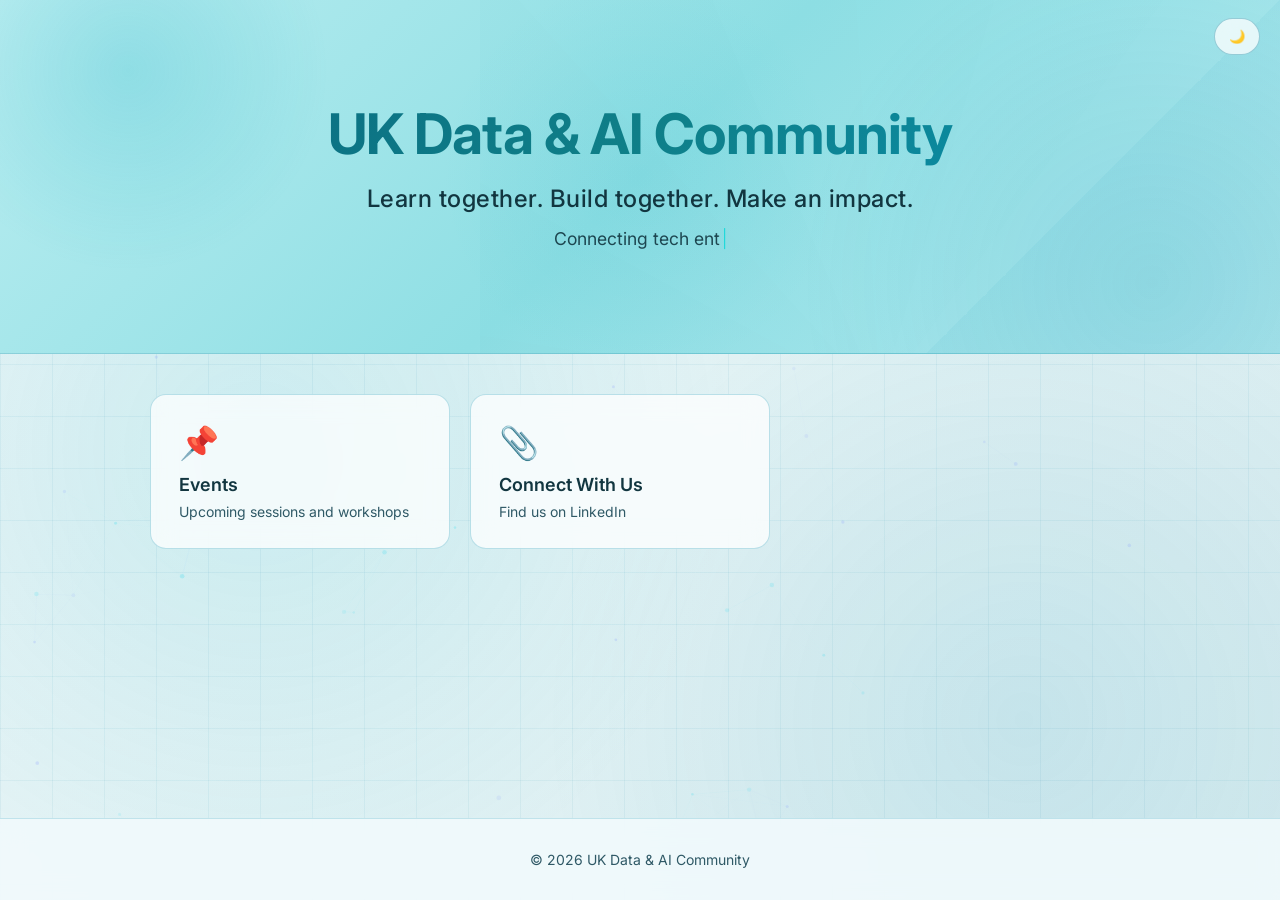
==== index.html @ 95f91937 "added page content" ====
<!doctype html>
<html lang="en">
  <head>
    <meta charset="UTF-8" />
    <meta name="viewport" content="width=device-width, initial-scale=1.0" />
    <title>UK Data & AI Community</title>
    <link rel="stylesheet" href="styles.css" />
  </head>
  <body class="home-page">
    <button class="theme-toggle" id="theme-toggle" type="button" aria-label="Toggle theme">
      🌙
    </button>

    <header class="hero">
      <div class="hero-content">
        <h1>UK Data & AI Community</h1>
        <h2>Learn together. Build together. Make an impact.</h2>
        <p class="tagline">Connecting tech enthusiasts passionate about Microsoft data and AI technologies</p>
      </div>
    </header>

    <main class="container">
      <section class="links-section">
        <div class="links-grid">
          <a href="events.html" class="link-card">
            <div class="card-icon">📌</div>
            <h3>Events</h3>
            <p>Upcoming sessions and workshops</p>
          </a>

          <button type="button" class="link-card link-card-button" id="connect-button">
            <div class="card-icon">📎</div>
            <h3>Connect With Us</h3>
            <p>Find us on LinkedIn</p>
          </button>
        </div>
      </section>
    </main>

    <div class="modal-overlay" id="connect-modal" hidden>
      <div class="modal-card" role="dialog" aria-modal="true" aria-labelledby="connect-title">
        <button class="modal-close" id="modal-close" type="button" aria-label="Close popup">×</button>
        <h3 id="connect-title">Connect With Us on LinkedIn</h3>
        <p>Meet the team and connect on LinkedIn:</p>
        <div class="modal-links" id="team-links-list"></div>
        <button class="modal-action-close" id="modal-action-close" type="button">Close</button>
      </div>
    </div>

    <script>
      (function () {
        const storageKey = "uk-data-ai-theme";
        const toggle = document.getElementById("theme-toggle");
        const modal = document.getElementById("connect-modal");
        const connectButton = document.getElementById("connect-button");
        const modalClose = document.getElementById("modal-close");
        const modalActionClose = document.getElementById("modal-action-close");
        const teamLinksList = document.getElementById("team-links-list");

        modal.hidden = true;
        document.body.classList.remove("modal-open");

        function setTheme(theme) {
          document.body.setAttribute("data-theme", theme);
          toggle.textContent = theme === "dark" ? "☀️" : "🌙";
          toggle.setAttribute("aria-label", theme === "dark" ? "Switch to light mode" : "Switch to dark mode");
          localStorage.setItem(storageKey, theme);
        }

        function getInitialTheme() {
          const saved = localStorage.getItem(storageKey);
          if (saved === "dark" || saved === "light") {
            return saved;
          }
          return window.matchMedia("(prefers-color-scheme: dark)").matches ? "dark" : "light";
        }

        toggle.addEventListener("click", function () {
          const next = document.body.getAttribute("data-theme") === "dark" ? "light" : "dark";
          setTheme(next);
        });

        connectButton.addEventListener("click", function () {
          modal.hidden = false;
          document.body.classList.add("modal-open");
        });

        function getInitials(name) {
          if (!name) return "TM";
          const parts = name.trim().split(/\s+/).slice(0, 2);
          return parts.map(function (part) {
            return part.charAt(0).toUpperCase();
          }).join("");
        }

        async function loadTeamLinks() {
          try {
            const response = await fetch("team-links.json");
            if (!response.ok) {
              throw new Error("Unable to load team links");
            }

            const data = await response.json();
            const members = Array.isArray(data.members) ? data.members.slice() : [];
            members.sort(function (a, b) {
              return (a.name || "").localeCompare(b.name || "");
            });

            if (!members.length) {
              teamLinksList.innerHTML = '<p class="modal-empty">Team links will be added soon.</p>';
              return;
            }

            teamLinksList.innerHTML = members
              .map(function (member) {
                const initials = member.initials || getInitials(member.name);
                const role = member.role || "Team Member";
                const linkedin = member.linkedin || "#";
                return [
                  '<article class="member-card">',
                  '  <div class="member-avatar" aria-hidden="true">' + initials + '</div>',
                  '  <div class="member-info">',
                  '    <p class="member-name">' + member.name + '</p>',
                  '    <p class="member-role">' + role + '</p>',
                  '  </div>',
                  '  <a class="member-link" href="' + linkedin + '" target="_blank" rel="noopener noreferrer">',
                  '    <span class="linkedin-badge" aria-hidden="true">in</span>',
                  '    <span>LinkedIn</span>',
                  '  </a>',
                  '</article>'
                ].join('');
              })
              .join("");
          } catch (error) {
            teamLinksList.innerHTML = '<p class="modal-empty">Could not load LinkedIn links right now.</p>';
            console.error(error);
          }
        }

        function closeModal() {
          modal.hidden = true;
          document.body.classList.remove("modal-open");
        }

        modalClose.addEventListener("click", closeModal);
        modalActionClose.addEventListener("click", closeModal);
        modal.addEventListener("click", function (event) {
          if (event.target === modal) {
            closeModal();
          }
        });
        document.addEventListener("keydown", function (event) {
          if (event.key === "Escape" && !modal.hidden) {
            closeModal();
          }
        });

        setTheme(getInitialTheme());
        loadTeamLinks();
      })();
    </script>

    <footer>
      <p>&copy; 2026 UK Data & AI Community</p>
    </footer>
    <script src="animations.js" defer></script>
  </body>
</html>
---- styles.css ----
@import url('https://fonts.googleapis.com/css2?family=Space+Grotesk:wght@400;500;600;700&family=Inter:wght@300;400;500;600;700&display=swap');

* {
    margin: 0;
    padding: 0;
    box-sizing: border-box;
}

:root {
    color-scheme: dark;
}

body {
    font-family: 'Inter', 'Space Grotesk', -apple-system, BlinkMacSystemFont, 'Segoe UI', Roboto, sans-serif;
    background: radial-gradient(circle at 8% 15%, #1f2a77 0%, transparent 38%),
                radial-gradient(circle at 88% 20%, #0d7ca8 0%, transparent 36%),
                radial-gradient(circle at 20% 85%, #0f8b74 0%, transparent 32%),
                linear-gradient(135deg, #080b21 0%, #0f1a3f 45%, #0b102b 100%);
    background-attachment: fixed;
    color: #f0f4f8;
    min-height: 100vh;
    display: flex;
    flex-direction: column;
    position: relative;
    overflow-x: hidden;
}

body::before {
    content: '';
    position: fixed;
    top: 0;
    left: 0;
    width: 100%;
    height: 100%;
    background: radial-gradient(circle 560px at 22% 48%, rgba(88, 101, 242, 0.2) 0%, transparent 72%),
                radial-gradient(circle 620px at 80% 18%, rgba(0, 228, 255, 0.14) 0%, transparent 76%),
                radial-gradient(circle 540px at 72% 85%, rgba(0, 212, 155, 0.14) 0%, transparent 78%);
    pointer-events: none;
    z-index: 0;
}

.home-page .hero {
    text-align: center;
}

.home-page .hero-content {
    max-width: 780px;
    margin: 0 auto;
}

.home-page .container {
    display: flex;
    justify-content: center;
}

.home-page .links-section {
    width: 100%;
    max-width: 980px;
}

.events-page .hero {
    text-align: center;
}

.events-page .hero-content {
    max-width: 780px;
    margin: 0 auto;
}

.events-page .top-nav {
    max-width: 980px;
    margin: 0 auto;
    padding-left: 0;
    padding-right: 0;
}

.events-page .container {
    display: flex;
    justify-content: center;
}

.events-page .events-list {
    width: 100%;
    max-width: 980px;
}

main, header, footer {
    position: relative;
    z-index: 1;
}

.theme-toggle {
    position: fixed;
    top: 18px;
    right: 20px;
    z-index: 20;
    border: 1px solid rgba(0, 217, 221, 0.45);
    background: rgba(15, 27, 43, 0.8);
    color: #dff4f8;
    border-radius: 999px;
    padding: 10px 14px;
    font-size: 0.82rem;
    letter-spacing: 0.3px;
    cursor: pointer;
    backdrop-filter: blur(10px);
    transition: all 0.25s ease;
}

.theme-toggle:hover {
    border-color: rgba(0, 229, 255, 0.8);
    box-shadow: 0 0 20px rgba(0, 217, 221, 0.2);
    transform: translateY(-1px);
}

/* Hero Section */
.hero {
    background: linear-gradient(130deg, rgba(80, 63, 205, 0.48) 0%, rgba(13, 124, 168, 0.5) 45%, rgba(8, 161, 129, 0.45) 100%);
    padding: 100px 40px;
    text-align: left;
    position: relative;
    overflow: hidden;
    border-bottom: 1px solid rgba(0, 217, 221, 0.3);
}

.hero::before {
    content: '';
    position: absolute;
    top: 0;
    left: 0;
    right: 0;
    bottom: 0;
    background: 
        radial-gradient(circle 500px at 10% 20%, rgba(32, 216, 223, 0.2) 0%, transparent 40%),
        radial-gradient(circle 700px at 90% 80%, rgba(0, 209, 215, 0.15) 0%, transparent 50%),
        radial-gradient(circle 400px at 50% 50%, rgba(0, 180, 219, 0.08) 0%, transparent 50%);
    pointer-events: none;
}

.hero::after {
    content: '';
    position: absolute;
    top: 0;
    right: 0;
    width: 800px;
    height: 800px;
    background: conic-gradient(from 45deg, rgba(0, 212, 255, 0.1), rgba(123, 60, 237, 0.1), transparent);
    opacity: 0.3;
    animation: rotate 20s linear infinite;
    pointer-events: none;
}

@keyframes rotate {
    from { transform: rotate(0deg); }
    to { transform: rotate(360deg); }
}

.hero-content {
    position: relative;
    z-index: 2;
}

.hero h1 {
    font-size: 3.5rem;
    font-weight: 700;
    margin-bottom: 16px;
    background: linear-gradient(125deg, #80f6ff 0%, #67c6ff 40%, #7a9eff 70%, #83ffd8 100%);
    background-size: 200% 200%;
    -webkit-background-clip: text;
    -webkit-text-fill-color: transparent;
    background-clip: text;
    letter-spacing: -1px;
    animation: gradientShift 6s ease infinite;
}

@keyframes gradientShift {
    0%, 100% { background-position: 0% 50%; }
    50% { background-position: 100% 50%; }
}

.hero h2 {
    font-size: 1.5rem;
    font-weight: 500;
    color: #00e5ff;
    opacity: 0.95;
    letter-spacing: 0.5px;
    text-shadow: 0 0 20px rgba(0, 217, 221, 0.3);
}

.hero .tagline {
    font-size: 1.1rem;
    opacity: 0.9;
    font-weight: 400;
    color: #d4e3f0;
    line-height: 1.6;
    margin-top: 12px;
}

/* Main Content */
.container {
    width: 100%;
    padding: 40px 40px;
    flex: 1;
}

.links-section h2 {
    font-size: 1.5rem;
    margin-bottom: 24px;
    color: #00d9d9;
    border-bottom: 2px solid rgba(0, 217, 221, 0.4);
    padding-bottom: 12px;
    font-weight: 600;
    letter-spacing: 0.5px;
}

/* Links Grid */
.links-grid {
    display: grid;
    grid-template-columns: 1fr;
    gap: 20px;
}

@media (min-width: 769px) {
    .links-grid {
        grid-template-columns: repeat(auto-fill, 300px);
        justify-content: start;
    }
}

.link-card {
    background: linear-gradient(140deg, rgba(35, 51, 130, 0.38) 0%, rgba(20, 74, 90, 0.42) 52%, rgba(11, 89, 79, 0.38) 100%);
    backdrop-filter: blur(12px);
    border: 1px solid rgba(0, 217, 221, 0.3);
    border-radius: 16px;
    padding: 28px;
    text-decoration: none;
    color: inherit;
    transition: all 0.3s ease;
    display: block;
    position: relative;
    overflow: hidden;
}

.link-card::before {
    content: '';
    position: absolute;
    top: 0;
    left: -100%;
    width: 100%;
    height: 100%;
    background: linear-gradient(90deg, transparent, rgba(0, 217, 221, 0.15), transparent);
    transition: left 0.5s ease;
    pointer-events: none;
}

.link-card:hover {
    border-color: rgba(0, 229, 255, 0.7);
    box-shadow: 0 0 42px rgba(74, 155, 255, 0.25), 0 0 36px rgba(0, 221, 175, 0.14), inset 0 0 36px rgba(157, 214, 255, 0.08);
    transform: translateY(-4px);
    background: rgba(20, 74, 90, 0.5);
}

.link-card:hover::before {
    left: 100%;
}

.link-card-button {
    width: 100%;
    text-align: left;
    font: inherit;
    cursor: pointer;
}

.card-icon {
    font-size: 2rem;
    margin-bottom: 12px;
}

.link-card h3 {
    font-size: 1.125rem;
    font-weight: 600;
    margin-bottom: 8px;
    color: #e6edf3;
}

.link-card p {
    font-size: 0.875rem;
    color: #8b949e;
}

/* Series Section */
.series-section {
    margin-bottom: 40px;
}

.series-section h2,
.events-list h2 {
    font-size: 1.25rem;
    font-weight: 600;
    margin-bottom: 16px;
    color: #00d9d9;
    text-transform: uppercase;
    letter-spacing: 1px;
    font-family: 'Space Grotesk', 'Inter', sans-serif;
}

.series-grid {
    display: grid;
    grid-template-columns: 1fr;
    gap: 12px;
}

@media (min-width: 769px) {
    .series-grid {
        display: grid;
        grid-template-columns: repeat(auto-fill, 420px);
        gap: 16px;
        justify-content: start;
    }
}

.series-card {
    background: rgba(20, 74, 90, 0.45);
    backdrop-filter: blur(12px);
    border: 1px solid rgba(0, 217, 221, 0.35);
    border-left: 4px solid #00d9d9;
    border-radius: 12px;
    padding: 24px;
    display: flex;
    align-items: center;
    gap: 20px;
    width: 100%;
    transition: all 0.3s ease;
}

.series-card:hover {
    border-color: rgba(0, 229, 255, 0.8);
    box-shadow: 0 0 35px rgba(0, 217, 221, 0.2);
    transform: translateX(4px);
    background: rgba(20, 74, 90, 0.6);
}



.series-icon {
    font-size: 2rem;
    flex-shrink: 0;
}

.series-info {
    flex: 1;
}

.series-info h3 {
    font-size: 1.125rem;
    font-weight: 600;
    margin-bottom: 4px;
    color: #e6edf3;
}

.series-info p {
    font-size: 0.875rem;
    color: #8b949e;
}

/* Footer */
footer {
    background: rgba(15, 27, 43, 0.9);
    backdrop-filter: blur(12px);
    border-top: 1px solid rgba(0, 217, 221, 0.25);
    padding: 32px 40px;
    text-align: left;
    color: #a0b4c4;
    font-size: 0.875rem;
    margin-top: auto;
}

/* Responsive */
@media (min-width: 769px) {
    #upcoming-events,
    #virtual-events,
    #partner-events {
        display: grid;
        grid-template-columns: repeat(auto-fill, 420px);
        gap: 16px;
        justify-content: start;
    }
    
    .event-card {
        margin-bottom: 0;
        max-width: none;
        width: 100%;
    }
}

@media (max-width: 768px) {
    .hero {
        padding: 60px 20px;
    }
    
    .hero h1 {
        font-size: 2rem;
    }
    
    .hero .tagline {
        font-size: 1rem;
    }

    .event-card {
        flex-direction: column;
    }

    .event-date {
        min-width: auto;
        padding: 12px 20px;
        flex-direction: row;
        gap: 8px;
    }
}

/* Hero Small (subpages) */
.hero-small {
    padding: 40px 40px;
}

.hero-small h1 {
    font-size: 2rem;
    margin-bottom: 8px;
}

/* Breadcrumb */
.top-nav {
    display: flex;
    align-items: center;
    padding: 12px 40px;
    position: relative;
    z-index: 1;
}

.nav-home {
    display: inline-flex;
    align-items: center;
    gap: 8px;
    color: #00d9d9;
    text-decoration: none;
    font-size: 0.9rem;
    font-weight: 500;
    border: 1px solid rgba(0, 217, 221, 0.3);
    background: rgba(20, 74, 90, 0.3);
    backdrop-filter: blur(8px);
    border-radius: 999px;
    padding: 8px 16px;
    transition: all 0.25s ease;
}

.nav-home:hover {
    border-color: rgba(0, 229, 255, 0.7);
    background: rgba(20, 74, 90, 0.5);
    box-shadow: 0 0 18px rgba(0, 217, 221, 0.2);
    transform: translateX(-3px);
}

body[data-theme="light"] .nav-home {
    color: #0c7288;
    border-color: rgba(0, 140, 170, 0.3);
    background: rgba(221, 246, 249, 0.7);
}

body[data-theme="light"] .nav-home:hover {
    background: rgba(200, 240, 245, 0.9);
    border-color: rgba(0, 140, 170, 0.6);
}

/* Events List */
.events-list {
    display: flex;
    flex-direction: column;
    gap: 16px;
}

.event-card {
    background: rgba(20, 74, 90, 0.45);
    backdrop-filter: blur(12px);
    border: 1px solid rgba(0, 217, 221, 0.3);
    border-radius: 14px;
    display: flex;
    overflow: hidden;
    transition: all 0.3s ease;
    margin-bottom: 16px;
    position: relative;
}

.event-card::before {
    content: '';
    position: absolute;
    top: 0;
    left: 0;
    right: 0;
    height: 1px;
    background: linear-gradient(90deg, transparent, rgba(0, 217, 221, 0.5), transparent);
}

.event-card:hover {
    border-color: rgba(0, 229, 255, 0.7);
    box-shadow: 0 0 40px rgba(0, 217, 221, 0.2), inset 0 0 30px rgba(0, 217, 221, 0.05);
    transform: translateX(4px);
    background: rgba(20, 74, 90, 0.6);
}

.event-date {
    background: linear-gradient(135deg, rgba(0, 217, 221, 0.25) 0%, rgba(0, 180, 219, 0.2) 100%);
    min-width: 100px;
    padding: 24px;
    display: flex;
    flex-direction: column;
    align-items: center;
    justify-content: center;
    text-align: center;
    border-right: 1px solid rgba(0, 217, 221, 0.25);
}

.event-date .month {
    font-size: 1.0rem;
    font-weight: 600;
    text-transform: uppercase;
    letter-spacing: 1px;
    color: #00d9d9;
}

.event-date .day {
    font-size: 1.75rem;
    font-weight: 700;
    color: #e0f5f7;
}

.event-details {
    padding: 24px;
    flex: 1;
}

.event-details h3 {
    font-size: 1.125rem;
    font-weight: 600;
    margin-bottom: 8px;
    color: #e6edf3;
}

.event-time {
    font-size: 0.875rem;
    color: #8b949e;
    margin-bottom: 8px;
}

.event-location {
    font-size: 0.875rem;
    color: #00d9d9;
    margin-bottom: 8px;
    opacity: 0.9;
}

.event-desc {
    font-size: 0.875rem;
    color: #c5d8e4;
    margin-bottom: 12px;
}

.event-link {
    display: inline-block;
    background: linear-gradient(135deg, rgba(0, 217, 221, 0.3) 0%, rgba(0, 180, 219, 0.25) 100%);
    border: 1px solid rgba(0, 217, 221, 0.5);
    color: #00e5ff;
    padding: 10px 18px;
    border-radius: 8px;
    text-decoration: none;
    font-size: 0.875rem;
    font-weight: 600;
    transition: all 0.3s ease;
    cursor: pointer;
}

.event-link:hover {
    background: linear-gradient(135deg, rgba(0, 217, 221, 0.4) 0%, rgba(0, 180, 219, 0.35) 100%);
    border-color: rgba(0, 229, 255, 0.8);
    box-shadow: 0 0 30px rgba(0, 217, 221, 0.3);
    transform: translateY(-2px);
}

/* News Section */
.news-section {
    background: rgba(20, 74, 90, 0.45);
    backdrop-filter: blur(12px);
    border: 1px solid rgba(0, 217, 221, 0.3);
    border-radius: 14px;
    padding: 28px;
}

.news-header h2 {
    font-size: 1.125rem;
    font-weight: 600;
    color: #00d9d9;
    margin-bottom: 24px;
    text-transform: uppercase;
    letter-spacing: 1px;
}

.news-header .loading,
.news-header .error {
    color: #8b949e;
    font-size: 0.875rem;
}

.news-header .error {
    color: #f85149;
}

.news-list {
    display: flex;
    flex-direction: column;
    gap: 16px;
}

.news-day-group {
    display: flex;
    gap: 24px;
}

.news-day-label {
    min-width: 50px;
    font-size: 0.875rem;
    font-weight: 600;
    color: #8b949e;
    padding-top: 4px;
}

.news-items {
    flex: 1;
    display: flex;
    flex-direction: column;
    gap: 8px;
}

.news-item {
    display: flex;
    align-items: flex-start;
    gap: 8px;
    text-decoration: none;
    color: #e6edf3;
    font-size: 0.9rem;
    line-height: 1.4;
    transition: color 0.2s ease;
}

.news-item:hover {
    color: #3fb950;
}

.news-icon {
    flex-shrink: 0;
    font-size: 0.75rem;
    opacity: 0.7;
}

.news-title {
    flex: 1;
}

@media (max-width: 768px) {
    .news-day-group {
        flex-direction: column;
        gap: 8px;
    }

    .news-day-label {
        min-width: auto;
    }
}

.modal-overlay {
    position: fixed;
    inset: 0;
    background: rgba(10, 15, 24, 0.7);
    display: flex;
    align-items: center;
    justify-content: center;
    z-index: 30;
    padding: 20px;
}

.modal-overlay[hidden] {
    display: none !important;
}

.modal-card {
    width: min(560px, 100%);
    background: linear-gradient(140deg, rgba(22, 40, 103, 0.88) 0%, rgba(18, 86, 110, 0.9) 58%, rgba(12, 94, 82, 0.88) 100%);
    border: 1px solid rgba(0, 217, 221, 0.45);
    border-radius: 14px;
    box-shadow: 0 20px 60px rgba(0, 0, 0, 0.35);
    backdrop-filter: blur(14px);
    padding: 22px 22px 20px;
    position: relative;
}

.modal-card h3 {
    color: #e9fbff;
    margin-bottom: 8px;
    font-size: 1.2rem;
}

.modal-card p {
    color: #c7dfeb;
    margin-bottom: 14px;
}

.modal-close {
    position: absolute;
    top: 10px;
    right: 12px;
    border: 0;
    background: transparent;
    color: #dff4f8;
    font-size: 1.7rem;
    line-height: 1;
    cursor: pointer;
    z-index: 2;
}

.modal-links {
    display: grid;
    gap: 10px;
}

.member-card {
    display: flex;
    align-items: center;
    gap: 14px;
    border: 1px solid rgba(0, 217, 221, 0.25);
    border-radius: 12px;
    padding: 10px;
    background: rgba(10, 15, 24, 0.28);
}

.member-avatar {
    width: 54px;
    height: 54px;
    border-radius: 50%;
    background: #d9d9d9;
    color: #4b5b6b;
    display: flex;
    align-items: center;
    justify-content: center;
    font-weight: 600;
    font-size: 1.05rem;
    flex-shrink: 0;
}

.member-info {
    flex: 1;
}

.member-name {
    margin: 0;
    color: #f2fbff;
    font-size: 1.05rem;
    font-weight: 600;
    line-height: 1.2;
}

.member-role {
    margin: 4px 0 0;
    color: #c7dfeb;
    font-size: 0.9rem;
}

.member-link {
    display: inline-flex;
    align-items: center;
    gap: 8px;
    color: #00e5ff;
    text-decoration: none;
    border: 1px solid rgba(0, 217, 221, 0.45);
    background: rgba(10, 15, 24, 0.35);
    border-radius: 999px;
    padding: 8px 12px;
    transition: all 0.2s ease;
    font-size: 0.82rem;
    font-weight: 600;
}

.linkedin-badge {
    width: 20px;
    height: 20px;
    border-radius: 4px;
    background: #0a66c2;
    color: #ffffff;
    font-size: 0.72rem;
    font-weight: 700;
    display: inline-flex;
    align-items: center;
    justify-content: center;
    text-transform: lowercase;
}

.member-link:hover {
    border-color: rgba(0, 229, 255, 0.8);
    box-shadow: 0 0 14px rgba(0, 217, 221, 0.2);
}

.modal-action-close {
    margin-top: 14px;
    border: 1px solid rgba(0, 217, 221, 0.4);
    background: transparent;
    color: #dff4f8;
    border-radius: 8px;
    padding: 8px 12px;
    cursor: pointer;
}

.modal-empty {
    margin: 0;
}

body.modal-open {
    overflow: hidden;
}

body[data-theme="light"] {
    background: linear-gradient(135deg, #edf6f8 0%, #e2f2f4 50%, #d7ebef 100%);
    color: #16313c;
}

body[data-theme="light"]::before {
    background: radial-gradient(circle 600px at 20% 50%, rgba(0, 180, 200, 0.12) 0%, transparent 80%),
                radial-gradient(circle 600px at 80% 80%, rgba(0, 145, 180, 0.1) 0%, transparent 80%);
}

body[data-theme="light"] .hero {
    background: linear-gradient(135deg, #b9edf0 0%, #8fdfe4 50%, #b3e9ef 100%);
    border-bottom-color: rgba(0, 120, 150, 0.25);
}

body[data-theme="light"] .hero::before {
    background:
        radial-gradient(circle 500px at 10% 20%, rgba(0, 166, 190, 0.18) 0%, transparent 40%),
        radial-gradient(circle 700px at 90% 80%, rgba(0, 135, 168, 0.12) 0%, transparent 50%),
        radial-gradient(circle 400px at 50% 50%, rgba(0, 166, 190, 0.08) 0%, transparent 50%);
}

body[data-theme="light"] .hero::after {
    background: conic-gradient(from 45deg, rgba(0, 140, 170, 0.16), rgba(0, 170, 190, 0.12), transparent);
}

body[data-theme="light"] .hero h1 {
    background: linear-gradient(135deg, #0b6f83 0%, #0f7f88 50%, #0a8ba3 100%);
    -webkit-background-clip: text;
    -webkit-text-fill-color: transparent;
    background-clip: text;
}

body[data-theme="light"] .hero h2,
body[data-theme="light"] .hero .tagline,
body[data-theme="light"] .event-details h3,
body[data-theme="light"] .series-info h3,
body[data-theme="light"] .link-card h3,
body[data-theme="light"] .modal-card h3 {
    color: #123640;
    text-shadow: none;
}

body[data-theme="light"] .link-card,
body[data-theme="light"] .series-card,
body[data-theme="light"] .event-card,
body[data-theme="light"] .news-section {
    background: rgba(255, 255, 255, 0.75);
    border-color: rgba(0, 140, 170, 0.25);
}

body[data-theme="light"] .event-link,
body[data-theme="light"] .member-link {
    color: #0c6f7d;
    border-color: rgba(0, 140, 170, 0.3);
    background: rgba(221, 246, 249, 0.9);
}

body[data-theme="light"] .event-location,
body[data-theme="light"] .events-list h2,
body[data-theme="light"] .series-section h2,
body[data-theme="light"] .links-section h2,
body[data-theme="light"] .event-date .month,
body[data-theme="light"] .news-header h2 {
    color: #0c7288;
}

body[data-theme="light"] .event-time,
body[data-theme="light"] .event-desc,
body[data-theme="light"] .link-card p,
body[data-theme="light"] .series-info p,
body[data-theme="light"] .modal-card p,
body[data-theme="light"] footer {
    color: #2f5966;
}

body[data-theme="light"] .event-date {
    background: linear-gradient(135deg, rgba(123, 230, 235, 0.55) 0%, rgba(145, 232, 242, 0.45) 100%);
    border-right-color: rgba(0, 140, 170, 0.2);
}

body[data-theme="light"] .event-date .day {
    color: #13333f;
}

body[data-theme="light"] .theme-toggle {
    border-color: rgba(0, 120, 150, 0.35);
    background: rgba(255, 255, 255, 0.75);
    color: #174450;
}

body[data-theme="light"] footer {
    background: rgba(241, 250, 252, 0.9);
    border-top-color: rgba(0, 140, 170, 0.2);
}

body[data-theme="light"] .modal-overlay {
    background: rgba(20, 45, 58, 0.32);
}

body[data-theme="light"] .modal-card {
    background: rgba(252, 255, 255, 0.95);
    border-color: rgba(0, 140, 170, 0.28);
}

body[data-theme="light"] .member-card {
    border-color: rgba(0, 140, 170, 0.22);
    background: rgba(237, 250, 252, 0.95);
}

body[data-theme="light"] .member-name {
    color: #173a45;
}

body[data-theme="light"] .member-role {
    color: #3d6673;
}

body[data-theme="light"] .member-avatar {
    background: #e0e0e0;
    color: #4b5b6b;
}

body[data-theme="light"] .modal-action-close {
    color: #2a5563;
    border-color: rgba(0, 120, 150, 0.35);
}

body[data-theme="light"] .modal-close {
    color: #2a5563;
}

@media (max-width: 768px) {
    .theme-toggle {
        top: 12px;
        right: 12px;
        padding: 8px 12px;
        font-size: 0.78rem;
    }
}

/* ─── Particle canvas ─────────────────────────────────────────────────────── */
#particle-canvas {
    position: fixed;
    top: 0;
    left: 0;
    width: 100%;
    height: 100%;
    z-index: 0;
    pointer-events: none;
    opacity: 0.55;
}

body[data-theme="light"] #particle-canvas {
    opacity: 0.25;
}

/* ─── Data-grid overlay on body ───────────────────────────────────────────── */
body::after {
    content: '';
    position: fixed;
    inset: 0;
    background-image:
        linear-gradient(rgba(0, 217, 221, 0.04) 1px, transparent 1px),
        linear-gradient(90deg, rgba(0, 217, 221, 0.04) 1px, transparent 1px);
    background-size: 52px 52px;
    pointer-events: none;
    z-index: 0;
    animation: gridPulse 8s ease-in-out infinite;
}

@keyframes gridPulse {
    0%, 100% { opacity: 0.7; }
    50%       { opacity: 1.3; }
}

body[data-theme="light"]::after {
    background-image:
        linear-gradient(rgba(0, 120, 160, 0.06) 1px, transparent 1px),
        linear-gradient(90deg, rgba(0, 120, 160, 0.06) 1px, transparent 1px);
}

/* ─── Hero floating tech tags ─────────────────────────────────────────────── */
.hero-tags {
    position: absolute;
    inset: 0;
    z-index: 0;
    pointer-events: none;
    overflow: hidden;
}

.hero-tag {
    position: absolute;
    left: var(--x);
    top:  var(--y);
    background: rgba(0, 217, 221, 0.1);
    border: 1px solid rgba(0, 217, 221, 0.3);
    color: rgba(0, 229, 255, 0.7);
    font-size: 0.72rem;
    font-weight: 600;
    letter-spacing: 0.5px;
    padding: 5px 11px;
    border-radius: 999px;
    backdrop-filter: blur(4px);
    white-space: nowrap;
    animation: floatTag 7s ease-in-out infinite;
    animation-delay: var(--delay);
    opacity: 0;
}

@keyframes floatTag {
    0%   { opacity: 0;    transform: translateY(12px) scale(0.9); }
    15%  { opacity: 1;    transform: translateY(0)    scale(1);   }
    80%  { opacity: 0.75; transform: translateY(-8px) scale(1);   }
    100% { opacity: 0;    transform: translateY(-16px) scale(0.95); }
}

body[data-theme="light"] .hero-tag {
    background: rgba(0, 140, 170, 0.12);
    border-color: rgba(0, 140, 170, 0.35);
    color: rgba(0, 100, 130, 0.85);
}

/* ─── Scroll-reveal ───────────────────────────────────────────────────────── */
.will-reveal {
    opacity: 0;
    transform: translateY(22px);
    transition: opacity 0.55s ease, transform 0.55s ease;
}

.will-reveal.revealed {
    opacity: 1;
    transform: translateY(0);
}

/* ─── Typing cursor ───────────────────────────────────────────────────────── */
.typing-cursor {
    display: inline-block;
    font-weight: 300;
    color: #00d9d9;
    animation: blink 0.75s step-start infinite;
    margin-left: 2px;
}

@keyframes blink {
    0%, 100% { opacity: 1; }
    50%       { opacity: 0; }
}

/* ─── Hero h1 entrance ────────────────────────────────────────────────────── */
.hero h1 {
    animation: gradientShift 6s ease infinite, heroEntrance 0.9s cubic-bezier(0.22,1,0.36,1) both;
}

.hero h2 {
    animation: slideUp 0.75s 0.25s cubic-bezier(0.22,1,0.36,1) both;
}

@keyframes heroEntrance {
    from { opacity: 0; transform: translateY(-20px); }
    to   { opacity: 1; transform: translateY(0); }
}

@keyframes slideUp {
    from { opacity: 0; transform: translateY(16px); }
    to   { opacity: 1; transform: translateY(0); }
}

/* ─── Animated glowing border on cards ───────────────────────────────────── */
.link-card, .event-card {
    --glow-hue: 185;
}

.link-card::after, .event-card::after {
    content: '';
    position: absolute;
    inset: -1px;
    border-radius: inherit;
    padding: 1px;
    background: linear-gradient(
        135deg,
        rgba(0, 217, 221, 0) 0%,
        rgba(0, 217, 221, 0.55) 40%,
        rgba(120, 140, 255, 0.55) 70%,
        rgba(0, 217, 221, 0) 100%
    );
    background-size: 300% 300%;
    -webkit-mask: linear-gradient(#fff 0 0) content-box, linear-gradient(#fff 0 0);
    -webkit-mask-composite: xor;
    mask-composite: exclude;
    pointer-events: none;
    opacity: 0;
    animation: borderFlow 3.5s linear infinite;
    transition: opacity 0.3s ease;
}

.link-card:hover::after, .event-card:hover::after {
    opacity: 1;
}

@keyframes borderFlow {
    0%   { background-position: 0% 50%;   }
    50%  { background-position: 100% 50%; }
    100% { background-position: 0% 50%;   }
}

/* ─── Footer ──────────────────────────────────────────────────────────────── */
footer {
    text-align: center;
}
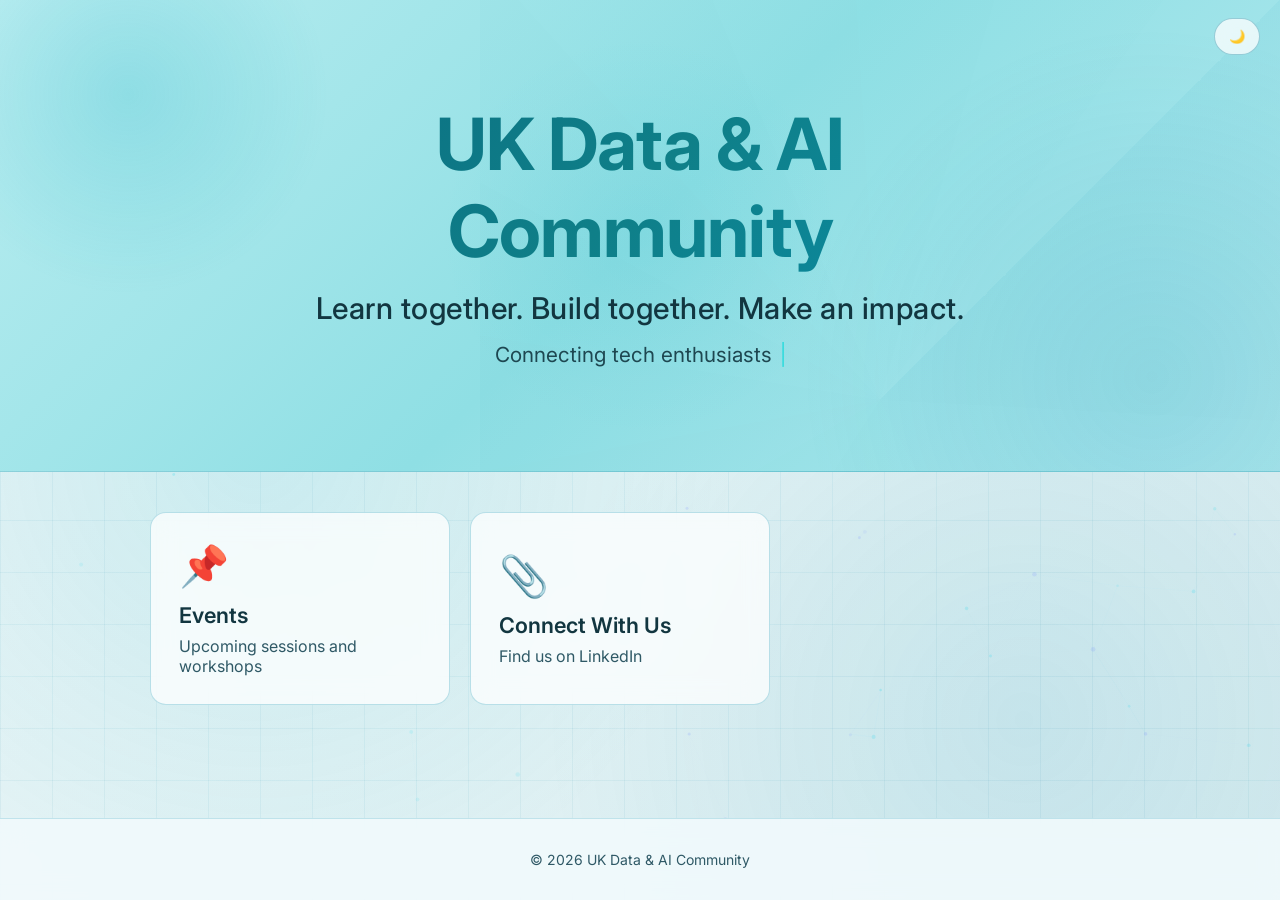
==== commit 5730f2f4: "added launch series events, updated UI, added mascots" ====
--- a/index.html
+++ b/index.html
@@ -41,7 +41,7 @@
       <div class="modal-card" role="dialog" aria-modal="true" aria-labelledby="connect-title">
         <button class="modal-close" id="modal-close" type="button" aria-label="Close popup">×</button>
         <h3 id="connect-title">Connect With Us on LinkedIn</h3>
-        <p>Meet the team and connect on LinkedIn:</p>
+        <p>Connect and let us know if you'd like to present a topic</p>
         <div class="modal-links" id="team-links-list"></div>
         <button class="modal-action-close" id="modal-action-close" type="button">Close</button>
       </div>
--- a/styles.css
+++ b/styles.css
@@ -60,28 +60,56 @@
 
 .events-page .hero {
     text-align: center;
+    display: flex;
+    align-items: center;
+    justify-content: center;
+    position: relative;
+    overflow: hidden;
 }
 
 .events-page .hero-content {
     max-width: 780px;
     margin: 0 auto;
+    position: relative;
+    z-index: 2;
+}
+
+.hero-mascot {
+    position: absolute;
+    right: 100px;
+    bottom: 0;
+    height: 100%;
+    width: auto;
+    max-width: 40%;
+    object-fit: contain;
+    object-position: bottom right;
+    filter: drop-shadow(0 0 24px rgba(0, 217, 221, 0.2));
+    /* animation: mascotFloat 5s ease-in-out infinite; */
+    pointer-events: none;
+}
+
+@keyframes mascotFloat {
+    0%, 100% { transform: translateY(0); }
+    50%       { transform: translateY(-10px); }
+}
+
+@media (max-width: 768px) {
+    .hero-mascot { display: none; }
 }
 
 .events-page .top-nav {
-    max-width: 980px;
-    margin: 0 auto;
-    padding-left: 0;
-    padding-right: 0;
+    display: none;
 }
 
 .events-page .container {
     display: flex;
-    justify-content: center;
+    flex-direction: column;
+    align-items: center;
 }
 
 .events-page .events-list {
     width: 100%;
-    max-width: 980px;
+    max-width: 1400px;
 }
 
 main, header, footer {
@@ -160,7 +188,7 @@
 }
 
 .hero h1 {
-    font-size: 3.5rem;
+    font-size: 4.5rem;
     font-weight: 700;
     margin-bottom: 16px;
     background: linear-gradient(125deg, #80f6ff 0%, #67c6ff 40%, #7a9eff 70%, #83ffd8 100%);
@@ -178,7 +206,7 @@
 }
 
 .hero h2 {
-    font-size: 1.5rem;
+    font-size: 1.875rem;
     font-weight: 500;
     color: #00e5ff;
     opacity: 0.95;
@@ -187,7 +215,7 @@
 }
 
 .hero .tagline {
-    font-size: 1.1rem;
+    font-size: 1.3rem;
     opacity: 0.9;
     font-weight: 400;
     color: #d4e3f0;
@@ -271,19 +299,19 @@
 }
 
 .card-icon {
-    font-size: 2rem;
+    font-size: 2.5rem;
     margin-bottom: 12px;
 }
 
 .link-card h3 {
-    font-size: 1.125rem;
+    font-size: 1.35rem;
     font-weight: 600;
     margin-bottom: 8px;
     color: #e6edf3;
 }
 
 .link-card p {
-    font-size: 0.875rem;
+    font-size: 1rem;
     color: #8b949e;
 }
 
@@ -294,7 +322,7 @@
 
 .series-section h2,
 .events-list h2 {
-    font-size: 1.25rem;
+    font-size: 1.375rem;
     font-weight: 600;
     margin-bottom: 16px;
     color: #00d9d9;
@@ -372,6 +400,7 @@
     color: #a0b4c4;
     font-size: 0.875rem;
     margin-top: auto;
+    height: 100%;
 }
 
 /* Responsive */
@@ -380,9 +409,8 @@
     #virtual-events,
     #partner-events {
         display: grid;
-        grid-template-columns: repeat(auto-fill, 420px);
-        gap: 16px;
-        justify-content: start;
+        grid-template-columns: 1fr 1fr;
+        gap: 20px;
     }
     
     .event-card {
@@ -419,21 +447,33 @@
 
 /* Hero Small (subpages) */
 .hero-small {
-    padding: 40px 40px;
+    padding: 80px 40px;
+    position: relative;
+    display: flex;
+    align-items: center;
+    justify-content: center;
+}
+
+.hero-small .nav-home {
+    position: absolute;
+    left: 40px;
+    top: 50%;
+    transform: translateY(-50%);
+}
+
+.hero-small .nav-home:hover {
+    transform: translateY(-50%) translateX(-3px);
 }
 
 .hero-small h1 {
     font-size: 2rem;
-    margin-bottom: 8px;
+    margin-bottom: 0;
+    text-align: center;
 }
 
 /* Breadcrumb */
 .top-nav {
-    display: flex;
-    align-items: center;
-    padding: 12px 40px;
-    position: relative;
-    z-index: 1;
+    display: none;
 }
 
 .nav-home {
@@ -519,7 +559,7 @@
 }
 
 .event-date .month {
-    font-size: 1.0rem;
+    font-size: 0.95rem;
     font-weight: 600;
     text-transform: uppercase;
     letter-spacing: 1px;
@@ -527,7 +567,7 @@
 }
 
 .event-date .day {
-    font-size: 1.75rem;
+    font-size: 1.875rem;
     font-weight: 700;
     color: #e0f5f7;
 }
@@ -538,29 +578,30 @@
 }
 
 .event-details h3 {
-    font-size: 1.125rem;
+    font-size: 1.3rem;
     font-weight: 600;
     margin-bottom: 8px;
     color: #e6edf3;
 }
 
 .event-time {
-    font-size: 0.875rem;
+    font-size: 1.2rem;
     color: #8b949e;
-    margin-bottom: 8px;
+    margin-bottom: 6px;
 }
 
 .event-location {
-    font-size: 0.875rem;
+    font-size: 1.1rem;
     color: #00d9d9;
     margin-bottom: 8px;
     opacity: 0.9;
 }
 
 .event-desc {
-    font-size: 0.875rem;
+    font-size: 1.2rem;
     color: #c5d8e4;
-    margin-bottom: 12px;
+    line-height: 1.6;
+    margin-bottom: 14px;
 }
 
 .event-link {
@@ -571,7 +612,7 @@
     padding: 10px 18px;
     border-radius: 8px;
     text-decoration: none;
-    font-size: 0.875rem;
+    font-size: 0.9rem;
     font-weight: 600;
     transition: all 0.3s ease;
     cursor: pointer;
@@ -890,6 +931,27 @@
     color: #0c7288;
 }
 
+body[data-theme="light"] .circuit-rail-line {
+    background: linear-gradient(to bottom, rgba(0,0,0,0.06), rgba(12,114,136,0.4), rgba(0,0,0,0.06));
+}
+
+body[data-theme="light"] .circuit-rail-node .node-dot {
+    border-color: rgba(12, 114, 136, 0.5);
+    background: rgba(255,255,255,0.6);
+}
+
+body[data-theme="light"] .circuit-rail-node .node-label {
+    color: rgba(30, 60, 80, 0.5);
+}
+
+body[data-theme="light"] .circuit-rail-node.active .node-label {
+    color: #0c7288;
+}
+
+body[data-theme="light"] .circuit-rail-node[data-color="purple"].active .node-label {
+    color: #6b30c0;
+}
+
 body[data-theme="light"] .event-time,
 body[data-theme="light"] .event-desc,
 body[data-theme="light"] .link-card p,
@@ -1044,6 +1106,12 @@
     background: rgba(0, 140, 170, 0.12);
     border-color: rgba(0, 140, 170, 0.35);
     color: rgba(0, 100, 130, 0.85);
+}
+
+@media (max-width: 768px) {
+    .hero-tags {
+        display: none;
+    }
 }
 
 /* ─── Scroll-reveal ───────────────────────────────────────────────────────── */
@@ -1111,6 +1179,7 @@
     );
     background-size: 300% 300%;
     -webkit-mask: linear-gradient(#fff 0 0) content-box, linear-gradient(#fff 0 0);
+    mask: linear-gradient(#fff 0 0) content-box, linear-gradient(#fff 0 0);
     -webkit-mask-composite: xor;
     mask-composite: exclude;
     pointer-events: none;
@@ -1134,3 +1203,439 @@
     text-align: center;
 }
 
+/* ─── Launch Series section ───────────────────────────────────────────────── */
+.launch-series-section {
+    width: 100%;
+    max-width: 1400px;
+    margin: 0 auto 40px;
+    padding-bottom: 32px;
+    border-bottom: 1px solid transparent;
+    border-image: linear-gradient(90deg, #00d9d9, #7b3ced) 1;
+}
+
+.launch-series-header {
+    display: flex;
+    align-items: center;
+    gap: 16px;
+    margin-bottom: 20px;
+}
+
+.launch-series-emoji {
+    font-size: 2.5rem;
+    line-height: 1;
+}
+
+.launch-series-header h2 {
+    font-size: 1.35rem;
+    font-weight: 600;
+    color: transparent;
+    background: linear-gradient(90deg, #00d9d9 0%, #7b3ced 100%);
+    -webkit-background-clip: text;
+    background-clip: text;
+    text-transform: uppercase;
+    letter-spacing: 1px;
+    font-family: 'Space Grotesk', 'Inter', sans-serif;
+    margin-bottom: 4px;
+}
+
+.launch-series-subtitle {
+    font-size: 0.9rem;
+    color: #8b949e;
+}
+
+@keyframes fadeInUp {
+    from { opacity: 0; transform: translateY(28px); }
+    to   { opacity: 1; transform: translateY(0); }
+}
+
+@keyframes cardPulseData {
+    0%, 100% { box-shadow: 0 0 18px rgba(0, 217, 221, 0.12); }
+    50%       { box-shadow: 0 0 36px rgba(0, 217, 221, 0.28), 0 0 60px rgba(0, 217, 221, 0.1); }
+}
+
+@keyframes cardPulseAi {
+    0%, 100% { box-shadow: 0 0 18px rgba(123, 60, 237, 0.15); }
+    50%       { box-shadow: 0 0 36px rgba(123, 60, 237, 0.35), 0 0 60px rgba(123, 60, 237, 0.12); }
+}
+
+@keyframes shimmerData {
+    0%   { background-position: -200% center; }
+    100% { background-position: 200% center; }
+}
+
+@keyframes shimmerAi {
+    0%   { background-position: -200% center; }
+    100% { background-position: 200% center; }
+}
+
+#launch-events {
+    display: grid;
+    grid-template-columns: 1fr;
+    gap: 20px;
+}
+
+@media (min-width: 769px) {
+    #launch-events {
+        grid-template-columns: 1fr 1fr;
+    }
+}
+
+/* Launch card base — inherits .event-card, adds track colour + animations */
+.event-card.launch-series {
+    border-left: 4px solid #00d9d9;
+    animation: fadeInUp 0.5s ease both, cardPulseData 4s ease-in-out 1s infinite;
+    min-height: 160px;
+    position: relative;
+    overflow: hidden;
+}
+
+.event-card.launch-series::after {
+    content: '';
+    position: absolute;
+    inset: 0;
+    background: linear-gradient(105deg, transparent 40%, rgba(0, 217, 221, 0.07) 50%, transparent 60%);
+    background-size: 200% 100%;
+    animation: shimmerData 3.5s linear infinite;
+    pointer-events: none;
+    border-radius: inherit;
+}
+
+/* stagger entry animation per card */
+.event-card.launch-series:nth-child(1) { animation-delay: 0s,    1s; }
+.event-card.launch-series:nth-child(2) { animation-delay: 0.1s,  1.1s; }
+.event-card.launch-series:nth-child(3) { animation-delay: 0.2s,  1.2s; }
+.event-card.launch-series:nth-child(4) { animation-delay: 0.3s,  1.3s; }
+.event-card.launch-series:nth-child(5) { animation-delay: 0.4s,  1.4s; }
+.event-card.launch-series:nth-child(6) { animation-delay: 0.5s,  1.5s; }
+.event-card.launch-series:nth-child(7) { animation-delay: 0.6s,  1.6s; }
+.event-card.launch-series:nth-child(8) { animation-delay: 0.7s,  1.7s; }
+.event-card.launch-series:nth-child(9) { animation-delay: 0.8s,  1.8s; }
+.event-card.launch-series:nth-child(10){ animation-delay: 0.9s,  1.9s; }
+
+.event-card.launch-ai {
+    border-color: rgba(123, 60, 237, 0.3);
+    border-left-color: #7b3ced;
+    animation: fadeInUp 0.5s ease both, cardPulseAi 4s ease-in-out 1s infinite;
+}
+
+.event-card.launch-ai::after {
+    content: '';
+    position: absolute;
+    inset: 0;
+    background: linear-gradient(105deg, transparent 40%, rgba(123, 60, 237, 0.08) 50%, transparent 60%);
+    background-size: 200% 100%;
+    animation: shimmerAi 3.5s linear infinite;
+    pointer-events: none;
+    border-radius: inherit;
+}
+
+.event-card.launch-data .event-date {
+    background: linear-gradient(135deg, rgba(0, 217, 221, 0.25) 0%, rgba(0, 180, 219, 0.2) 100%);
+}
+
+.event-card.launch-ai .event-date {
+    background: linear-gradient(135deg, rgba(123, 60, 237, 0.25) 0%, rgba(90, 40, 180, 0.2) 100%);
+    border-right-color: rgba(123, 60, 237, 0.25);
+}
+
+.event-card.launch-ai::before {
+    background: linear-gradient(90deg, transparent, rgba(123, 60, 237, 0.5), transparent);
+}
+
+.event-card.launch-ai .event-date .month {
+    color: #c4a8ff;
+}
+
+.event-card.launch-ai .event-date .day {
+    color: #ddd0ff;
+}
+
+.event-card.launch-series:hover {
+    transform: translateY(-4px) scale(1.01);
+    border-color: rgba(0, 229, 255, 0.85);
+    box-shadow: 0 8px 48px rgba(0, 217, 221, 0.35), 0 2px 12px rgba(0,0,0,0.4), inset 0 0 30px rgba(0, 217, 221, 0.07);
+    animation-play-state: paused;
+}
+
+.event-card.launch-ai:hover {
+    transform: translateY(-4px) scale(1.01);
+    border-color: rgba(160, 100, 255, 0.85);
+    box-shadow: 0 8px 48px rgba(123, 60, 237, 0.35), 0 2px 12px rgba(0,0,0,0.4), inset 0 0 30px rgba(123, 60, 237, 0.07);
+    animation-play-state: paused;
+}
+
+/* Track badge pill */
+.track-badge {
+    display: inline-block;
+    font-size: 0.72rem;
+    font-weight: 700;
+    letter-spacing: 0.8px;
+    text-transform: uppercase;
+    padding: 3px 8px;
+    border-radius: 999px;
+    margin-bottom: 8px;
+}
+
+.track-badge.track-data {
+    background: rgba(0, 217, 221, 0.18);
+    color: #00d9d9;
+    border: 1px solid rgba(0, 217, 221, 0.35);
+}
+
+.track-badge.track-ai {
+    background: rgba(123, 60, 237, 0.18);
+    color: #c4a8ff;
+    border: 1px solid rgba(123, 60, 237, 0.35);
+}
+
+/* Disabled register button */
+.event-link.disabled {
+    display: inline-block;
+    background: rgba(60, 70, 80, 0.3);
+    border: 1px solid rgba(100, 110, 120, 0.3);
+    color: #5a6470;
+    padding: 10px 18px;
+    border-radius: 8px;
+    font-size: 0.875rem;
+    font-weight: 600;
+    cursor: default;
+    pointer-events: none;
+    text-decoration: none;
+}
+
+/* ─── Vertical circuit rail ──────────────────────────────────────────────── */
+.circuit-rail {
+    position: fixed;
+    left: 100px;
+    top: 50%;
+    transform: translateY(-50%);
+    display: flex;
+    flex-direction: column;
+    align-items: center;
+    z-index: 10;
+    gap: 0;
+}
+
+.circuit-rail-line {
+    width: 5px;
+    height: 60px;
+    background: linear-gradient(to bottom, rgba(255,255,255,0.06), rgba(0,217,221,0.3), rgba(255,255,255,0.06));
+}
+
+.circuit-rail-node {
+    display: flex;
+    flex-direction: column;
+    align-items: center;
+    cursor: pointer;
+    gap: 0;
+}
+
+.circuit-rail-node .node-dot {
+    width: 10px;
+    height: 10px;
+    border-radius: 50%;
+    border: 1px solid rgba(0, 217, 221, 0.35);
+    background: rgba(0, 0, 0, 0.4);
+    transition: all 0.4s ease;
+    position: relative;
+}
+
+.circuit-rail-node .node-label {
+    font-size: 0.85rem;
+    font-weight: 600;
+    letter-spacing: 0.8px;
+    text-transform: uppercase;
+    color: rgba(255,255,255,0.2);
+    writing-mode: vertical-rl;
+    transform: rotate(180deg);
+    margin: 6px 0;
+    transition: color 0.4s ease;
+    white-space: nowrap;
+}
+
+/* idle dim pulse so rail is visible but subtle */
+@keyframes railIdle {
+    0%, 100% { opacity: 0.5; }
+    50%       { opacity: 1; }
+}
+
+/* active blink when section is in view */
+@keyframes circuitBlink {
+    0%, 100% {
+        box-shadow: 0 0 0 0 rgba(0, 229, 255, 0);
+        background: rgba(0, 217, 221, 0.5);
+    }
+    30% {
+        box-shadow: 0 0 0 6px rgba(0, 229, 255, 0.15), 0 0 16px 4px rgba(0, 217, 221, 0.7);
+        background: rgba(0, 229, 255, 0.95);
+    }
+    60% {
+        box-shadow: 0 0 0 3px rgba(0, 229, 255, 0.08), 0 0 8px 2px rgba(0, 217, 221, 0.4);
+        background: rgba(0, 217, 221, 0.7);
+    }
+}
+
+@keyframes circuitBlinkPurple {
+    0%, 100% {
+        box-shadow: 0 0 0 0 rgba(160, 100, 255, 0);
+        background: rgba(123, 60, 237, 0.5);
+    }
+    30% {
+        box-shadow: 0 0 0 6px rgba(160, 100, 255, 0.15), 0 0 16px 4px rgba(123, 60, 237, 0.7);
+        background: rgba(190, 140, 255, 0.95);
+    }
+    60% {
+        box-shadow: 0 0 0 3px rgba(160, 100, 255, 0.08), 0 0 8px 2px rgba(123, 60, 237, 0.4);
+        background: rgba(123, 60, 237, 0.7);
+    }
+}
+
+.circuit-rail-node.active .node-dot {
+    border-color: rgba(0, 229, 255, 0.9);
+    animation: circuitBlink 1.6s ease-in-out infinite;
+}
+
+.circuit-rail-node.active .node-label {
+    color: rgba(0, 229, 255, 0.9);
+}
+
+.circuit-rail-node[data-color="purple"].active .node-dot {
+    border-color: rgba(160, 100, 255, 0.9);
+    animation: circuitBlinkPurple 1.6s ease-in-out infinite;
+}
+
+.circuit-rail-node[data-color="purple"].active .node-label {
+    color: rgba(190, 140, 255, 0.9);
+}
+
+/* hide rail on small screens where it would overlap content */
+@media (max-width: 1100px) {
+    .circuit-rail { display: none; }
+}
+
+/* ─── Speaker CTA banner ──────────────────────────────────────────────────── */
+.speaker-cta {
+    background: rgba(255, 180, 50, 0.07);
+    border: 1px solid rgba(255, 180, 50, 0.25);
+    border-left: 4px solid #ffb432;
+    border-radius: 14px;
+    padding: 28px 32px;
+    margin: 32px 0;
+    width: 100%;
+    box-sizing: border-box;
+}
+
+.speaker-cta-content {
+    display: flex;
+    align-items: center;
+    justify-content: space-between;
+    gap: 24px;
+    flex-wrap: wrap;
+}
+
+.speaker-cta-text h3 {
+    font-size: 1.2rem;
+    font-weight: 600;
+    color: #ffe0a0;
+    margin-bottom: 6px;
+}
+
+.speaker-cta-text p {
+    font-size: 1rem;
+    color: #c8b080;
+}
+
+.speaker-cta-btn {
+    display: inline-block;
+    background: linear-gradient(135deg, rgba(255, 180, 50, 0.25) 0%, rgba(255, 150, 20, 0.2) 100%);
+    border: 1px solid rgba(255, 180, 50, 0.5);
+    color: #ffb432;
+    padding: 10px 20px;
+    border-radius: 8px;
+    text-decoration: none;
+    font-size: 1 rem;
+    font-weight: 600;
+    white-space: nowrap;
+    transition: all 0.3s ease;
+}
+
+.speaker-cta-btn:hover {
+    background: linear-gradient(135deg, rgba(255, 180, 50, 0.38) 0%, rgba(255, 150, 20, 0.3) 100%);
+    border-color: rgba(255, 180, 50, 0.8);
+    box-shadow: 0 0 24px rgba(255, 180, 50, 0.2);
+    transform: translateY(-2px);
+}
+
+/* Light theme overrides for new components */
+body[data-theme="light"] .launch-series-header h2 {
+    background: linear-gradient(90deg, #0c7288 0%, #5a1fa0 100%);
+    -webkit-background-clip: text;
+    background-clip: text;
+    color: transparent;
+}
+
+body[data-theme="light"] .launch-series-subtitle {
+    color: #4a6070;
+}
+
+body[data-theme="light"] .event-card.launch-data {
+    border-left-color: #0c7288;
+    background: rgba(255, 255, 255, 0.75);
+}
+
+body[data-theme="light"] .event-card.launch-ai {
+    border-left-color: #5a1fa0;
+    background: rgba(255, 255, 255, 0.75);
+}
+
+body[data-theme="light"] .event-card.launch-ai .event-date .month {
+    color: #6b2fb8;
+}
+
+body[data-theme="light"] .event-card.launch-ai .event-date .day {
+    color: #2a1045;
+}
+
+body[data-theme="light"] .track-badge.track-data {
+    background: rgba(0, 140, 170, 0.12);
+    color: #0c7288;
+    border-color: rgba(0, 140, 170, 0.3);
+}
+
+body[data-theme="light"] .track-badge.track-ai {
+    background: rgba(90, 31, 160, 0.1);
+    color: #5a1fa0;
+    border-color: rgba(90, 31, 160, 0.25);
+}
+
+body[data-theme="light"] .event-link.disabled {
+    background: rgba(200, 210, 215, 0.4);
+    border-color: rgba(150, 165, 170, 0.3);
+    color: #8a9aa0;
+}
+
+body[data-theme="light"] .speaker-cta {
+    background: rgba(255, 180, 50, 0.05);
+    border-color: rgba(200, 130, 0, 0.25);
+    border-left-color: #c87800;
+}
+
+body[data-theme="light"] .speaker-cta-text h3 {
+    color: #7a4a00;
+}
+
+body[data-theme="light"] .speaker-cta-text p {
+    color: #5a3800;
+}
+
+body[data-theme="light"] .speaker-cta-btn {
+    color: #8a5200;
+    background: rgba(200, 130, 0, 0.1);
+    border-color: rgba(200, 130, 0, 0.35);
+}
+
+body[data-theme="light"] .speaker-cta-btn:hover {
+    background: rgba(200, 130, 0, 0.18);
+    border-color: rgba(200, 130, 0, 0.6);
+    box-shadow: 0 0 20px rgba(200, 130, 0, 0.15);
+}
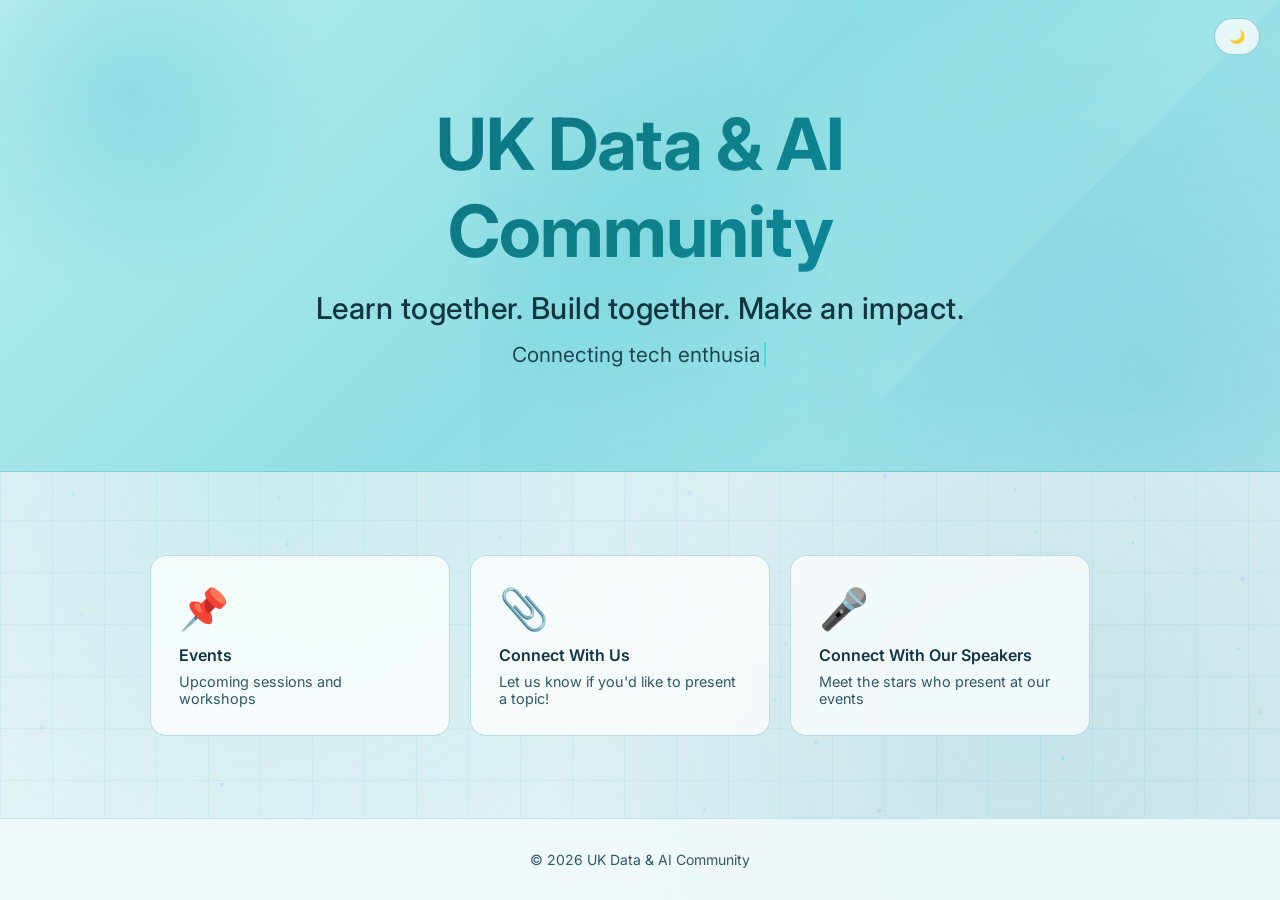
==== commit 5137e161: "Added speakers info in index.html" ====
--- a/index.html
+++ b/index.html
@@ -31,7 +31,13 @@
           <button type="button" class="link-card link-card-button" id="connect-button">
             <div class="card-icon">📎</div>
             <h3>Connect With Us</h3>
-            <p>Find us on LinkedIn</p>
+            <p>Let us know if you'd like to present a topic!</p>
+          </button>
+
+          <button type="button" class="link-card link-card-button" id="speakers-button">
+            <div class="card-icon">🎤</div>
+            <h3>Connect With Our Speakers</h3>
+            <p>Meet the stars who present at our events</p>
           </button>
         </div>
       </section>
@@ -41,9 +47,19 @@
       <div class="modal-card" role="dialog" aria-modal="true" aria-labelledby="connect-title">
         <button class="modal-close" id="modal-close" type="button" aria-label="Close popup">×</button>
         <h3 id="connect-title">Connect With Us on LinkedIn</h3>
-        <p>Connect and let us know if you'd like to present a topic</p>
+        <p>Organising Team </p>
         <div class="modal-links" id="team-links-list"></div>
         <button class="modal-action-close" id="modal-action-close" type="button">Close</button>
+      </div>
+    </div>
+
+    <div class="modal-overlay" id="speakers-modal" hidden>
+      <div class="modal-card" role="dialog" aria-modal="true" aria-labelledby="speakers-title">
+        <button class="modal-close" id="speakers-modal-close" type="button" aria-label="Close popup">×</button>
+        <h3 id="speakers-title">Connect With Our Speakers on LinkedIn</h3>
+        <p>Meet the people who have presented at our events</p>
+        <div class="modal-links" id="speakers-links-list"></div>
+        <button class="modal-action-close" id="speakers-modal-action-close" type="button">Close</button>
       </div>
     </div>
 
@@ -56,8 +72,14 @@
         const modalClose = document.getElementById("modal-close");
         const modalActionClose = document.getElementById("modal-action-close");
         const teamLinksList = document.getElementById("team-links-list");
+        const speakersModal = document.getElementById("speakers-modal");
+        const speakersButton = document.getElementById("speakers-button");
+        const speakersModalClose = document.getElementById("speakers-modal-close");
+        const speakersModalActionClose = document.getElementById("speakers-modal-action-close");
+        const speakersLinksList = document.getElementById("speakers-links-list");
 
         modal.hidden = true;
+        speakersModal.hidden = true;
         document.body.classList.remove("modal-open");
 
         function setTheme(theme) {
@@ -82,6 +104,11 @@
 
         connectButton.addEventListener("click", function () {
           modal.hidden = false;
+          document.body.classList.add("modal-open");
+        });
+
+        speakersButton.addEventListener("click", function () {
+          speakersModal.hidden = false;
           document.body.classList.add("modal-open");
         });
 
@@ -93,11 +120,11 @@
           }).join("");
         }
 
-        async function loadTeamLinks() {
+        async function loadMemberList(jsonPath, listEl) {
           try {
-            const response = await fetch("team-links.json");
+            const response = await fetch(jsonPath);
             if (!response.ok) {
-              throw new Error("Unable to load team links");
+              throw new Error("Unable to load links");
             }
 
             const data = await response.json();
@@ -107,11 +134,11 @@
             });
 
             if (!members.length) {
-              teamLinksList.innerHTML = '<p class="modal-empty">Team links will be added soon.</p>';
+              listEl.innerHTML = '<p class="modal-empty">Links will be added soon.</p>';
               return;
             }
 
-            teamLinksList.innerHTML = members
+            listEl.innerHTML = members
               .map(function (member) {
                 const initials = member.initials || getInitials(member.name);
                 const role = member.role || "Team Member";
@@ -132,13 +159,18 @@
               })
               .join("");
           } catch (error) {
-            teamLinksList.innerHTML = '<p class="modal-empty">Could not load LinkedIn links right now.</p>';
+            listEl.innerHTML = '<p class="modal-empty">Could not load LinkedIn links right now.</p>';
             console.error(error);
           }
         }
 
         function closeModal() {
           modal.hidden = true;
+          document.body.classList.remove("modal-open");
+        }
+
+        function closeSpeakersModal() {
+          speakersModal.hidden = true;
           document.body.classList.remove("modal-open");
         }
 
@@ -149,14 +181,25 @@
             closeModal();
           }
         });
+
+        speakersModalClose.addEventListener("click", closeSpeakersModal);
+        speakersModalActionClose.addEventListener("click", closeSpeakersModal);
+        speakersModal.addEventListener("click", function (event) {
+          if (event.target === speakersModal) {
+            closeSpeakersModal();
+          }
+        });
+
         document.addEventListener("keydown", function (event) {
-          if (event.key === "Escape" && !modal.hidden) {
-            closeModal();
+          if (event.key === "Escape") {
+            if (!modal.hidden) closeModal();
+            if (!speakersModal.hidden) closeSpeakersModal();
           }
         });
 
         setTheme(getInitialTheme());
-        loadTeamLinks();
+        loadMemberList("team-links.json", teamLinksList);
+        loadMemberList("speakers-links.json", speakersLinksList);
       })();
     </script>
 
--- a/styles.css
+++ b/styles.css
@@ -51,11 +51,13 @@
 .home-page .container {
     display: flex;
     justify-content: center;
+    align-items: center;
 }
 
 .home-page .links-section {
     width: 100%;
     max-width: 980px;
+    align-items: center;
 }
 
 .events-page .hero {
@@ -109,7 +111,7 @@
 
 .events-page .events-list {
     width: 100%;
-    max-width: 1400px;
+    max-width: 1200px;
 }
 
 main, header, footer {
@@ -304,14 +306,14 @@
 }
 
 .link-card h3 {
-    font-size: 1.35rem;
+    font-size: 1rem;
     font-weight: 600;
     margin-bottom: 8px;
     color: #e6edf3;
 }
 
 .link-card p {
-    font-size: 1rem;
+    font-size: 0.9rem;
     color: #8b949e;
 }
 
@@ -567,7 +569,7 @@
 }
 
 .event-date .day {
-    font-size: 1.875rem;
+    font-size: 1.3rem;
     font-weight: 700;
     color: #e0f5f7;
 }
@@ -578,27 +580,27 @@
 }
 
 .event-details h3 {
-    font-size: 1.3rem;
+    font-size: 1.2rem;
     font-weight: 600;
     margin-bottom: 8px;
     color: #e6edf3;
 }
 
 .event-time {
-    font-size: 1.2rem;
+    font-size: 0.85rem;
     color: #8b949e;
     margin-bottom: 6px;
 }
 
 .event-location {
-    font-size: 1.1rem;
+    font-size: 0.75rem;
     color: #00d9d9;
     margin-bottom: 8px;
     opacity: 0.9;
 }
 
 .event-desc {
-    font-size: 1.2rem;
+    font-size: 0.9rem;
     color: #c5d8e4;
     line-height: 1.6;
     margin-bottom: 14px;
@@ -1206,7 +1208,7 @@
 /* ─── Launch Series section ───────────────────────────────────────────────── */
 .launch-series-section {
     width: 100%;
-    max-width: 1400px;
+    max-width: 1200px;
     margin: 0 auto 40px;
     padding-bottom: 32px;
     border-bottom: 1px solid transparent;
@@ -1226,7 +1228,7 @@
 }
 
 .launch-series-header h2 {
-    font-size: 1.35rem;
+    font-size: 1.2rem;
     font-weight: 600;
     color: transparent;
     background: linear-gradient(90deg, #00d9d9 0%, #7b3ced 100%);
@@ -1406,8 +1408,8 @@
 /* ─── Vertical circuit rail ──────────────────────────────────────────────── */
 .circuit-rail {
     position: fixed;
-    left: 100px;
-    top: 50%;
+    left: 50px;
+    top: 57%;
     transform: translateY(-50%);
     display: flex;
     flex-direction: column;
@@ -1417,7 +1419,7 @@
 }
 
 .circuit-rail-line {
-    width: 5px;
+    width: 3px;
     height: 60px;
     background: linear-gradient(to bottom, rgba(255,255,255,0.06), rgba(0,217,221,0.3), rgba(255,255,255,0.06));
 }
@@ -1441,7 +1443,7 @@
 }
 
 .circuit-rail-node .node-label {
-    font-size: 0.85rem;
+    font-size: 0.75rem;
     font-weight: 600;
     letter-spacing: 0.8px;
     text-transform: uppercase;
